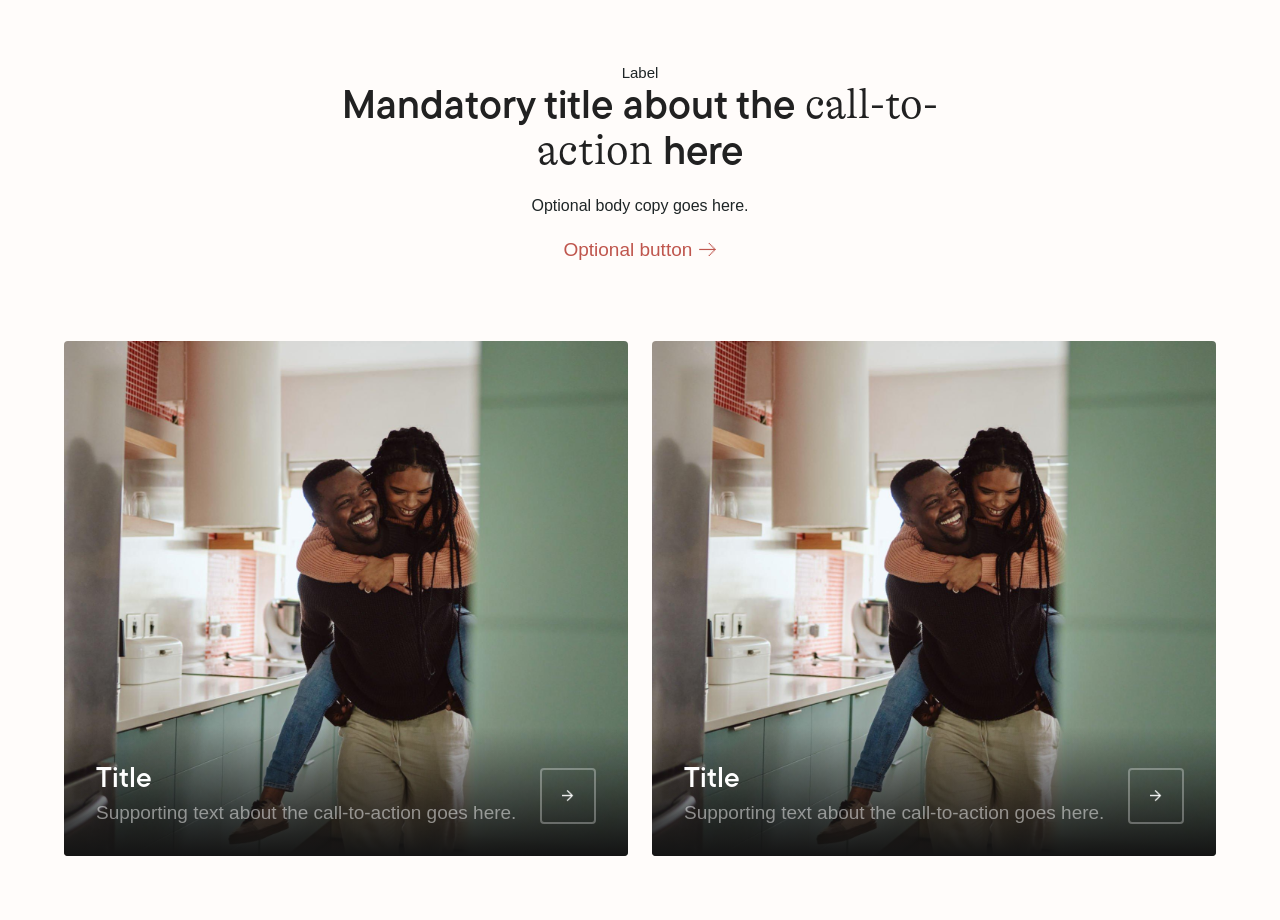
==== index.html @ 1dc87530 "Add files via upload" ====
<!DOCTYPE html>
<html lang="nl">
<head>
    <meta charset="UTF-8">
    <meta name="viewport" content="width=device-width, initial-scale=1.0">
    <title>LeapForce</title>
    <link rel="stylesheet" href="style.css">
</head>
<body>
    <header>
        <span class="eyebrow">Label</span>
        <h1>Mandatory title about the <span>call-to-action</span> here</h1>
        <p>Optional body copy goes here.</p>
        <a href="#" class="hover-underline-animation left">Optional button 🡢</a> <!--bron voor 🡢: https://symbolonly.com/arrow-symbols.html/-->
    </header>

    <main>
        <article>
            <a href="#">
                <img class="article-img" src="images/couple.jpg" alt="Couple being happy in the kitchen">
                <div>
                    <div>
                        <h2>Title</h2>
                        <p>Supporting text about the call-to-action goes here.</p>
                    </div>
                    <span>
                        <img src="images/Arrow.png" alt="Arrow icon pointing toward the right">
                    </span>
                </div>
            </a>
        </article>

        <article>
            <a href="#">
                <img class="article-img" src="images/couple.jpg" alt="Couple being happy in the kitchen">
                <div>
                    <div>
                        <h2>Title</h2>
                        <p>Supporting text about the call-to-action goes here.</p>
                    </div>
                    <span>
                        <img src="images/Arrow.png" alt="Arrow icon pointing toward the right">
                    </span>
                </div>
            </a>
        </article>
    </main>
</body>
---- style.css ----
* {
    margin: 0;
    padding: 0;
    box-sizing: border-box;
}

body {
    padding: 64px;
    background: #FFFCFA;
    color: #212121;
    font-family: "TT Commons Pro Normal", 'Segoe UI', Tahoma, Geneva, Verdana, sans-serif;
}

/* HEADER */

header {
    max-width: 700px;
    margin: 0 auto 5rem;
    text-align: center;
}

.eyebrow {
    font-family: "TT Commons Pro Normal", 'Segoe UI', Tahoma, Geneva, Verdana, sans-serif;
    font-size: 15px;
    font-weight: 450;
    color: #1E2526;
    display: block;
}

header h1 {
    font-family: "TT Commons Pro DemiBold", 'Segoe UI', Tahoma, Geneva, Verdana, sans-serif;
    font-size: 40px;
    font-weight: 600;
    line-height: 1.1;
    margin-bottom: 1.5rem;
}

header h1 span {
    font-family: "GTAlpina", serif;
    font-size: 42px;
    font-weight: 300;
}

header p {
    font-family: "TT Commons Pro Normal", 'Segoe UI', Tahoma, Geneva, Verdana, sans-serif;
    margin-bottom: 1.5rem;
    color: #1E2526;
}

header a {
    font-family: "TT Commons Pro Normal", 'Segoe UI', Tahoma, Geneva, Verdana, sans-serif;
    font-size: 19px;
    font-weight: 450;
    text-decoration: none;
    color: #BF564D;
}

/* Animation */
/*bron: https://www.30secondsofcode.org/css/s/hover-underline-animation*/
.hover-underline-animation {
  display: inline-block;
  position: relative;
}

.hover-underline-animation::after {
  content: '';
  position: absolute;
  width: 100%;
  transform: scaleX(0);
  height: 2px;
  bottom: 0;
  left: 0;
  background-color: #BF564D;
  transition: transform 0.25s ease-out;
}

.hover-underline-animation:hover::after {
  transform: scaleX(1);
}

.hover-underline-animation.left::after {
  transform-origin: bottom right;
}

.hover-underline-animation.left:hover::after {
  transform-origin: bottom left;
}

/* CARDS */

main {
    display: grid;
    grid-template-columns: repeat(2, 1fr);
    gap: 24px;
}

article {
    overflow: hidden;
    border-radius: 4px;
}

article > a {
    position: relative;
    display: block;
    text-decoration: none;
    color: white;
}

/* overlay */
article > a > div {
    position: absolute;
    inset: auto 0 0 0;

    display: flex;
    justify-content: space-between;
    align-items: end;

    padding: 2rem;
    gap: 16px;

    background: linear-gradient(
        to top,
        rgba(20, 20, 20, 1),
        rgba(20, 20, 20, 0)
    );
}

article h2 {
    font-family: "TT Commons Pro DemiBold", 'Segoe UI', Tahoma, Geneva, Verdana, sans-serif;
    font-size: 28px;
    font-weight: 600;
    margin-bottom: 8px;
}

article > a > div p {
    font-family: "TT Commons Pro Normal", 'Segoe UI', Tahoma, Geneva, Verdana, sans-serif;
    font-size: 19px;
    font-weight: 450;
    color: rgba(250, 250, 250, 0.5);
    margin: 0;
}

/* arrow button + effect*/
article > a > div > span {
    display: flex;
    justify-content: center;
    align-items: center;
    padding: 16px;
    flex-shrink: 0;

    width: 56px;
    height: 56px;

    border: 2px solid rgba(255, 255, 255, 0.3);
    border-radius: 4px;
    transition: transform 0.4s ease, background-color 0.4s ease, border-color 0.4s ease;
}

article > a > div > span:hover {
    border: 2px solid rgba(255, 255, 255, 0.6);
    background-color: rgba(255, 255, 255, 0.1);
    transform: scale(1.1);
    transition: transform 0.4s ease, background-color 0.4s ease, border-color 0.4s ease;
}

article > a > div > span > img {
    width: 12px;
    height: 12px;
}

/* Card Animation */
.article-img {
    display: block;
    width: 100%;
    height: 515px;
    object-fit: cover;

    transition: transform 0.4s ease, filter 0.4s ease;
}

article:hover {
    transform: scale(1);
}

/* darken + zoom image on hover */
.article-img:hover {
    transform: scale(1.1);
    filter: brightness(0.75);
}

/*************************/
/**********MEDIA**********/
/*************************/
@media (max-width: 768px) {
    main {
        gap: 16px;
    }
    body {
        padding: 64px 24px;
    }
    header {
        margin-bottom: 3rem;
    }
    .article-img {
        height: 468px;
        width: 100%;

        transition: transform 0.4s ease, filter 0.4s ease;
    }
    article > a > div > span > img {
        overflow: hidden;
    }
}

@media (max-width: 525px) {
    main {
        grid-template-columns: 1fr;
    }
    body {
        padding: 48px 20px;
    }
    .article-img {
        height: 252px;
    }
    header {
        margin-bottom: 2rem;
    }
    .eyebrow {
        font-size: 14px;
        margin-bottom: 0.5rem;
    }
    header h1 {
        font-size: 36px;
        margin-bottom: 1rem;
    }
    header p {
        font-size: 17px;
        margin-bottom: 1rem;
    }
    header a {
        font-size: 17px;
    }
    article h2 {
        font-size: 22px;
    }
    article > a > div p {
        font-size: 17px;
    }
    article > a > div > span {
        height: 48px;
        width: 48px;
    }
    article > a > div > span > img {
        overflow: hidden;
    }
}

/*************************/
/**********FONTS**********/
/*************************/
@font-face {
    font-family: "TT Commons Pro DemiBold";
    src: url(fonts/TT\ Commons\ Pro\ DemiBold.otf);
}

@font-face {
    font-family: "TT Commons Pro Medium";
    src: url(fonts/TT\ Commons\ Pro\ Medium.otf.otf);
}

@font-face {
    font-family: "TT Commons Pro Normal";
    src: url(fonts/TT\ Commons\ Pro\ Normal.otf.otf);
}

@font-face {
    font-family: "GTAlpina";
    src: url(fonts/GTAlpina-Light.otf);
}
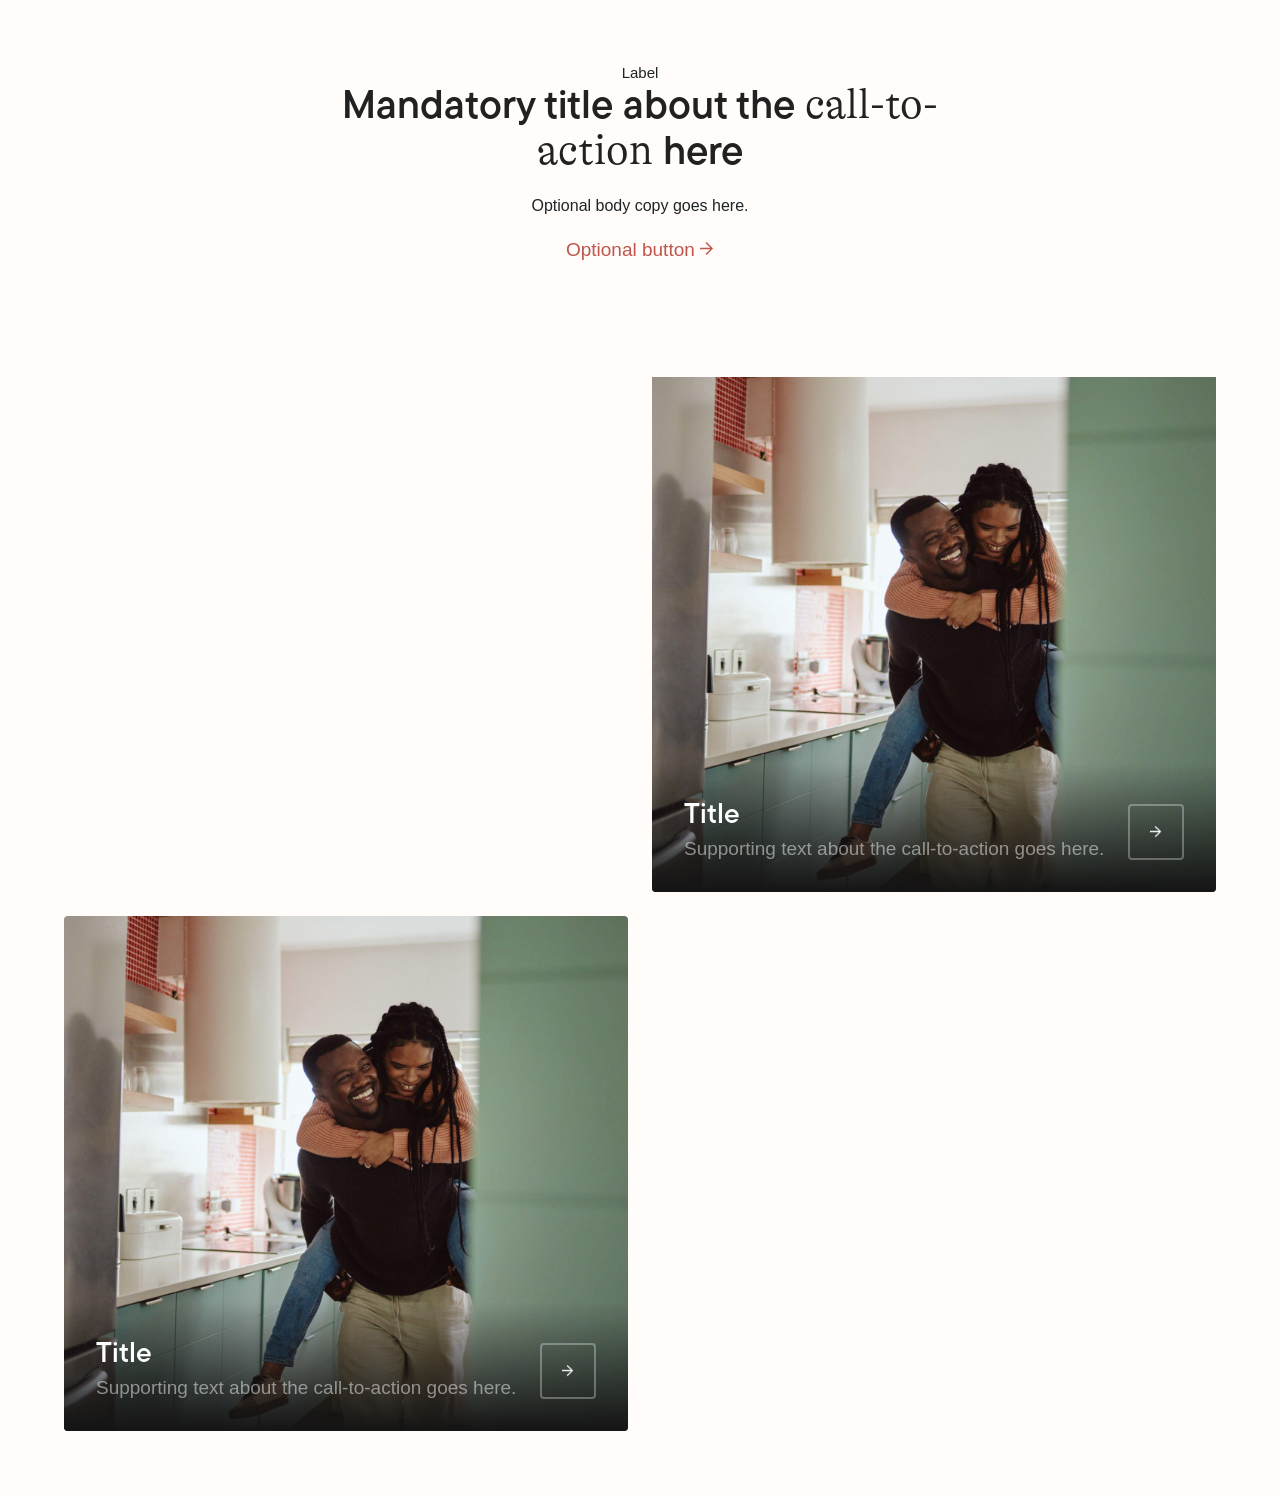
==== commit 4e8606b7: "Refactor index.html for arrow button Updated the header to include a button image and ensured proper" ====
--- a/index.html
+++ b/index.html
@@ -11,7 +11,7 @@
         <span class="eyebrow">Label</span>
         <h1>Mandatory title about the <span>call-to-action</span> here</h1>
         <p>Optional body copy goes here.</p>
-        <a href="#" class="hover-underline-animation left">Optional button 🡢</a> <!--bron voor 🡢: https://symbolonly.com/arrow-symbols.html/-->
+        <a href="#" class="hover-underline-animation left">Optional button <img src="images/ButtonArrow.png" alt="Arrow icon pointing toward the right"</a>
     </header>
 
     <main>
@@ -45,4 +45,4 @@
             </a>
         </article>
     </main>
-</body>+</body>
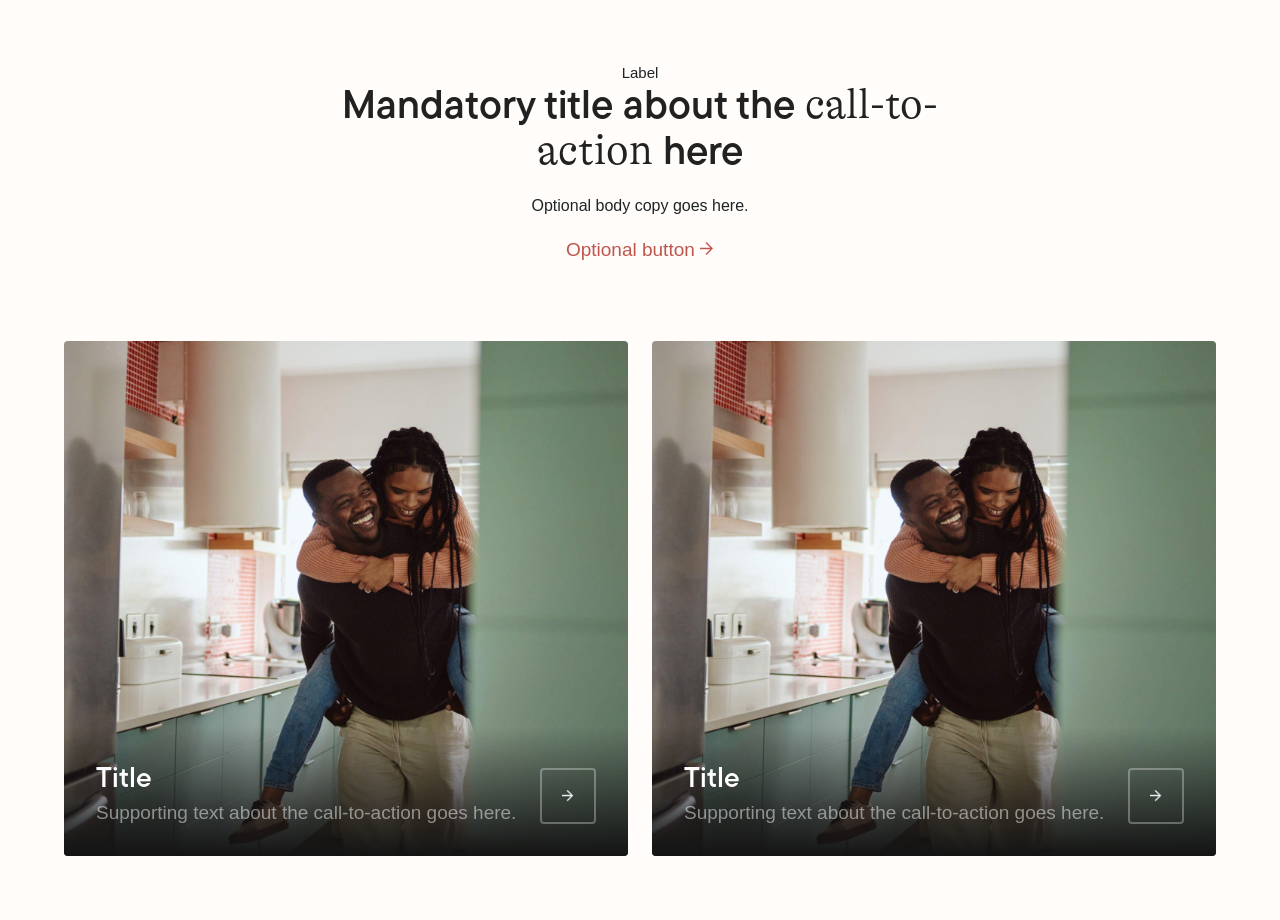
==== commit 82d538ae: "Fix HTML encoding issues in index.html" ====
--- a/index.html
+++ b/index.html
@@ -11,7 +11,7 @@
         <span class="eyebrow">Label</span>
         <h1>Mandatory title about the <span>call-to-action</span> here</h1>
         <p>Optional body copy goes here.</p>
-        <a href="#" class="hover-underline-animation left">Optional button <img src="images/ButtonArrow.png" alt="Arrow icon pointing toward the right"</a>
+        <a href="#" class="hover-underline-animation left">Optional button <img src="images/ButtonArrow.png" alt="Arrow icon pointing toward the right"></a>
     </header>
 
     <main>
